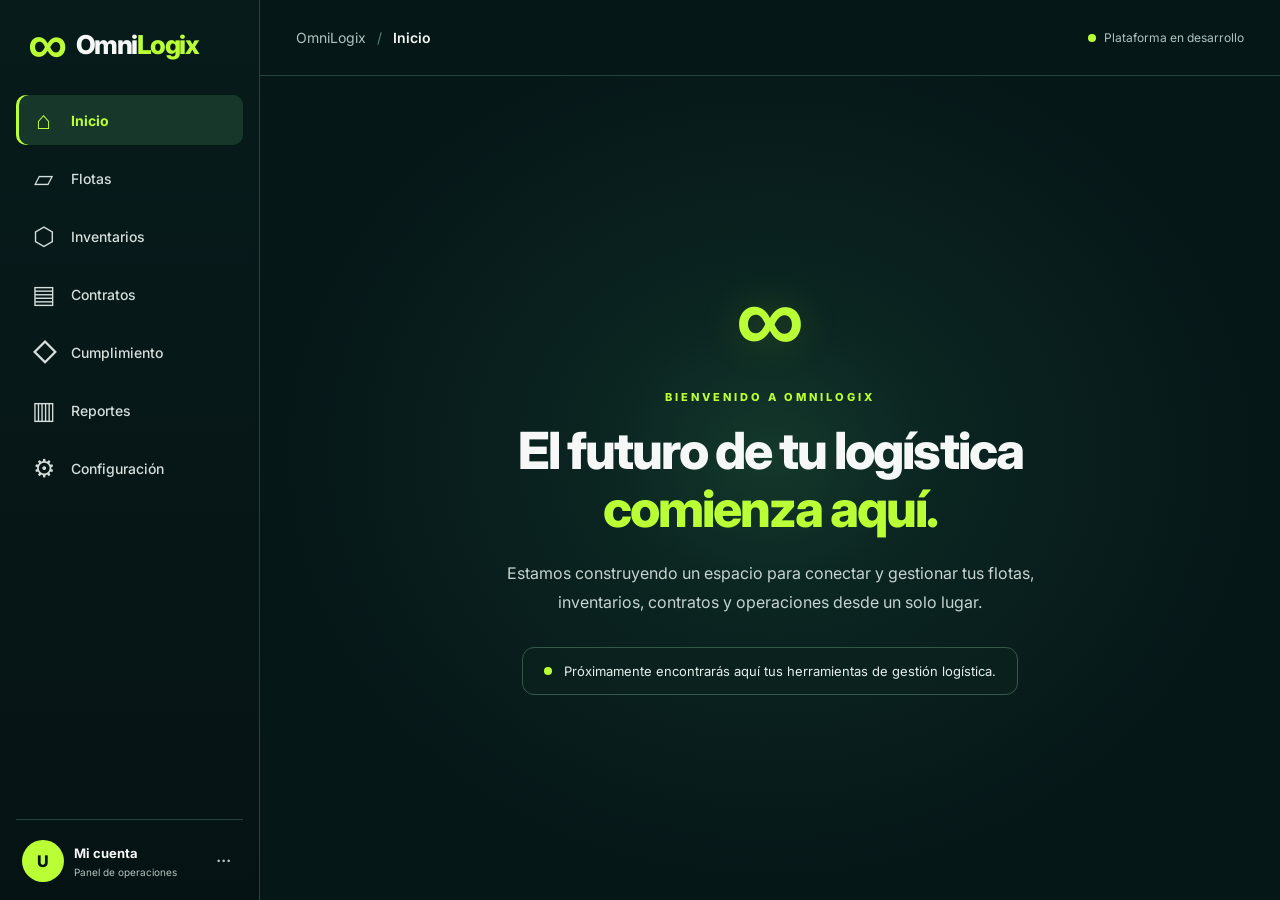
==== Frontend/pages/dashboard.html @ 942b3a41 "feat: initial project structure, backend-frontend setup and documentation" ====
<!DOCTYPE html>
<html lang="es">
<head>
    <meta charset="UTF-8">
    <meta name="viewport" content="width=device-width, initial-scale=1.0">
    <meta name="theme-color" content="#061718">
    <title>Panel de control | OmniLogix</title>

    <!-- Fuentes y estilos exclusivos del dashboard -->
    <link rel="preconnect" href="https://fonts.googleapis.com">
    <link rel="preconnect" href="https://fonts.gstatic.com" crossorigin>
    <link href="https://fonts.googleapis.com/css2?family=Inter:wght@400;500;600;700;800;900&display=swap" rel="stylesheet">
    <link rel="stylesheet" href="../assets/css/dashboard.css">
    <script src="../assets/js/dashboard.js" defer></script>
</head>
<body>
    <div class="app-shell">

        <!-- BARRA LATERAL: navegación de la aplicación -->
        <aside class="sidebar" id="sidebar" aria-label="Menú principal">
            <a class="brand" href="#inicio" aria-label="OmniLogix, inicio">
                <span class="brand-symbol" aria-hidden="true">∞</span>
                <span>Omni<span class="accent">Logix</span></span>
            </a>

            <nav class="sidebar-nav" aria-label="Secciones de OmniLogix">
                <a class="nav-link is-active" href="#inicio" data-view="inicio" aria-current="page">
                    <span class="nav-icon" aria-hidden="true">⌂</span>Inicio
                </a>
                <a class="nav-link" href="#flotas" data-view="flotas"><span class="nav-icon" aria-hidden="true">▱</span>Flotas</a>
                <a class="nav-link" href="#inventarios" data-view="inventarios"><span class="nav-icon" aria-hidden="true">⬡</span>Inventarios</a>
                <a class="nav-link" href="#contratos" data-view="contratos"><span class="nav-icon" aria-hidden="true">▤</span>Contratos</a>
                <a class="nav-link" href="#cumplimiento" data-view="cumplimiento"><span class="nav-icon" aria-hidden="true">◇</span>Cumplimiento</a>
                <a class="nav-link" href="#reportes" data-view="reportes"><span class="nav-icon" aria-hidden="true">▥</span>Reportes</a>
                <a class="nav-link" href="#configuracion" data-view="configuracion"><span class="nav-icon" aria-hidden="true">⚙</span>Configuración</a>
            </nav>

            <!-- Datos de perfil de demostración; conectar al backend más adelante -->
            <div class="sidebar-footer">
                <div class="avatar" aria-hidden="true">U</div>
                <div class="profile-info">
                    <strong>Mi cuenta</strong>
                    <span>Panel de operaciones</span>
                </div>
                <button class="profile-menu" type="button" aria-label="Opciones de cuenta" title="Opciones disponibles próximamente">···</button>
            </div>
        </aside>

        <!-- BOTÓN para abrir el menú en móvil -->
        <button class="sidebar-backdrop" id="sidebarBackdrop" type="button" aria-label="Cerrar menú" hidden></button>

        <!-- CONTENIDO de la SPA: aquí se cargarán los módulos futuros -->
        <div class="main-column">
            <header class="topbar">
                <button class="menu-toggle" id="menuToggle" type="button" aria-label="Abrir menú" aria-expanded="false" aria-controls="sidebar">☰</button>
                <span class="topbar-label">OmniLogix <span aria-hidden="true">/</span> <strong id="breadcrumb">Inicio</strong></span>
                <span class="topbar-status"><span class="status-dot"></span> Plataforma en desarrollo</span>
            </header>

            <main class="main-content" id="mainContent" tabindex="-1">
                <!-- Esta sección se actualizará sin recargar la página -->
                <section class="welcome" aria-labelledby="viewTitle">
                    <div class="welcome-icon" aria-hidden="true">∞</div>
                    <p class="eyebrow">BIENVENIDO A OMNILOGIX</p>
                    <h1 id="viewTitle">El futuro de tu logística <span class="accent">comienza aquí.</span></h1>
                    <p class="welcome-description" id="viewDescription">
                        Estamos construyendo un espacio para conectar y gestionar tus flotas,
                        inventarios, contratos y operaciones desde un solo lugar.
                    </p>
                    <div class="future-notice" role="status">
                        <span class="notice-dot" aria-hidden="true"></span>
                        <span id="viewNotice">Próximamente encontrarás aquí tus herramientas de gestión logística.</span>
                    </div>
                </section>
            </main>
        </div>
    </div>
</body>
</html>
---- Frontend/assets/css/dashboard.css ----
/* ==========================================================
   OMNILOGIX — DASHBOARD SPA
   CSS autónomo. No modifica login, registro ni página pública.
   ÍNDICE:
   1. Variables y base
   2. Estructura principal
   3. Sidebar y menú
   4. Encabezado
   5. Mensaje de bienvenida
   6. Responsive
   ========================================================== */

/* 1. VARIABLES Y BASE */
:root {
    --background: #061718;
    --sidebar-bg: #061314;
    --surface: #09201f;
    --green: #baff36;
    --text: #f5f8f6;
    --muted: #b1c3bf;
    --border: #25433e;
    --sidebar-width: 260px; /* Ancho del menú izquierdo */
}

* { box-sizing: border-box; }
html { scroll-behavior: smooth; }
body { margin: 0; color: var(--text); background: var(--background); font-family: Inter, Arial, sans-serif; }
button, a { -webkit-tap-highlight-color: transparent; }
button { font: inherit; cursor: pointer; }
a { color: inherit; text-decoration: none; }
.accent { color: var(--green); }

/* 2. ESTRUCTURA PRINCIPAL */
.app-shell { display: flex; min-height: 100dvh; }
.main-column { min-width: 0; flex: 1; display: flex; flex-direction: column; }

/* 3. SIDEBAR */
.sidebar {
    position: sticky;
    top: 0;
    display: flex;
    flex-direction: column;
    flex: 0 0 var(--sidebar-width);
    width: var(--sidebar-width);
    height: 100dvh;
    padding: 28px 16px 18px;
    background: linear-gradient(180deg, #071b1b, var(--sidebar-bg));
    border-right: 1px solid var(--border);
    z-index: 30;
}
.brand { display: flex; align-items: center; gap: 10px; font-size: 26px; font-weight: 800; letter-spacing: -1.5px; white-space: nowrap; padding: 0 12px 34px; }
.brand-symbol { color: var(--green); font: 700 55px/.6 Arial, sans-serif; }
.sidebar-nav { display: flex; flex-direction: column; gap: 8px; }
.nav-link {
    display: flex;
    align-items: center;
    gap: 16px;
    min-height: 50px;
    padding: 10px 16px;
    border-radius: 10px;
    color: #d4dfdc;
    font-size: 14px;
    font-weight: 500;
    transition: background .2s, color .2s;
}
.nav-link:hover { background: #18352b; color: var(--text); }
.nav-link.is-active { color: var(--green); background: #17372b; box-shadow: inset 3px 0 var(--green); font-weight: 700; }
.nav-icon { width: 23px; flex-shrink: 0; font-size: 25px; line-height: 1; text-align: center; }
.sidebar-footer { display: flex; align-items: center; gap: 10px; margin-top: auto; padding: 20px 6px 0; border-top: 1px solid var(--border); }
.avatar { width: 42px; height: 42px; border-radius: 50%; display: grid; place-items: center; color: #081613; background: var(--green); font-weight: 800; }
.profile-info { display: flex; flex-direction: column; gap: 5px; min-width: 0; }
.profile-info strong { font-size: 13px; }
.profile-info span { font-size: 10px; color: var(--muted); }
.profile-menu { margin-left: auto; color: var(--muted); border: 0; background: transparent; font-size: 20px; }

/* 4. ENCABEZADO */
.topbar { min-height: 76px; display: flex; align-items: center; justify-content: space-between; gap: 16px; padding: 16px 36px; border-bottom: 1px solid var(--border); }
.topbar-label { font-size: 14px; color: var(--muted); }
.topbar-label strong { color: var(--text); font-weight: 600; }
.topbar-label > span { padding: 0 7px; color: #5d8375; }
.topbar-status { display: inline-flex; align-items: center; gap: 8px; color: var(--muted); font-size: 12px; }
.status-dot, .notice-dot { width: 8px; height: 8px; border-radius: 50%; background: var(--green); flex: 0 0 auto; }
.menu-toggle { display: none; padding: 6px 10px; border: 1px solid var(--border); border-radius: 8px; background: var(--surface); color: var(--text); font-size: 22px; }

/* 5. ÁREA DE BIENVENIDA (FUTUROS MÓDULOS) */
.main-content { flex: 1; display: grid; place-items: center; min-height: 0; padding: 56px 36px; background: radial-gradient(ellipse at 50% 46%, #14392b 0%, #0b2521 23%, transparent 67%), var(--background); }
.welcome { width: min(100%, 730px); text-align: center; }
.welcome-icon { margin: 0 auto 32px; color: var(--green); font: 700 96px/.8 Arial, sans-serif; text-shadow: 0 0 42px #baff3636; }
.eyebrow { margin: 0 0 18px; font-size: 11px; font-weight: 800; color: var(--green); letter-spacing: 3px; }
.welcome h1 { margin: 0; font-size: clamp(32px, 4vw, 56px); font-weight: 800; line-height: 1.12; letter-spacing: -2px; }
.welcome-description { max-width: 580px; margin: 22px auto 30px; color: #c5d4d0; font-size: 16px; line-height: 1.8; }
.future-notice { display: inline-flex; align-items: center; gap: 12px; padding: 15px 21px; border: 1px solid #35584b; border-radius: 12px; background: #0b211ed9; color: #e5efec; font-size: 13px; text-align: left; }

/* 6. RESPONSIVE */
@media (max-width: 860px) {
    .sidebar { position: fixed; left: 0; top: 0; transform: translateX(-100%); transition: transform .25s ease; box-shadow: 20px 0 40px #0004; }
    .sidebar.is-open { transform: translateX(0); }
    .sidebar-backdrop:not([hidden]) { display: block; position: fixed; inset: 0; z-index: 20; border: 0; background: #000a; }
    .menu-toggle { display: inline-flex; }
    .topbar { justify-content: flex-start; }
    .topbar-status { margin-left: auto; }
}
@media (max-width: 520px) {
    .topbar { padding: 14px 18px; min-height: 66px; }
    .topbar-status { display: none; }
    .main-content { padding: 48px 20px; }
    .welcome-icon { font-size: 75px; }
    .welcome h1 { font-size: 35px; }
    .welcome-description { font-size: 14px; }
    .future-notice { font-size: 12px; }
}
@media (prefers-reduced-motion: reduce) { *, *::before, *::after { scroll-behavior: auto !important; transition-duration: .01ms !important; } }
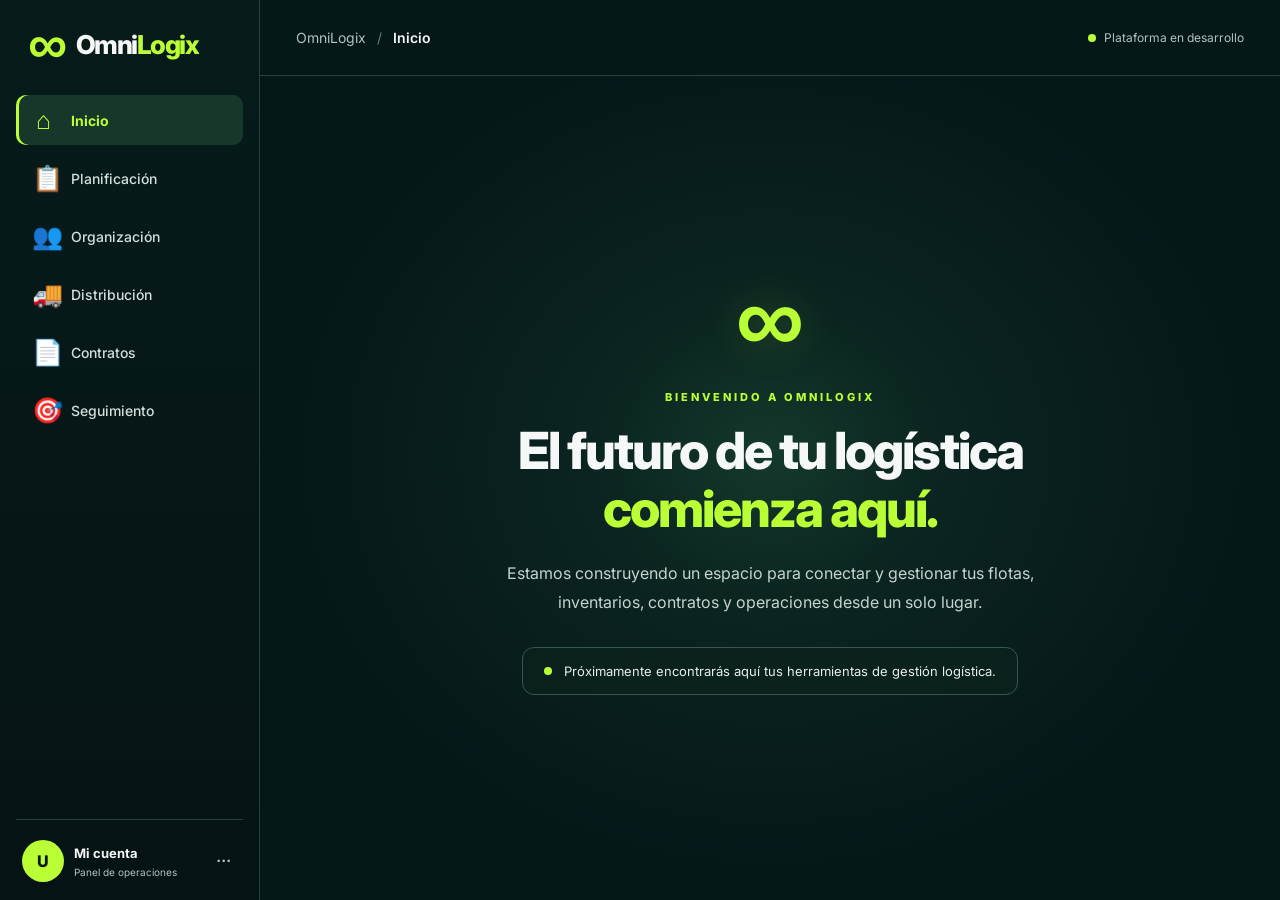
==== commit 2f5cea93: "feat(auth): implement signup form logic with dynamic fields, BCrypt backend DTO connection, custom S" ====
--- a/Frontend/pages/dashboard.html
+++ b/Frontend/pages/dashboard.html
@@ -27,12 +27,11 @@
                 <a class="nav-link is-active" href="#inicio" data-view="inicio" aria-current="page">
                     <span class="nav-icon" aria-hidden="true">⌂</span>Inicio
                 </a>
-                <a class="nav-link" href="#flotas" data-view="flotas"><span class="nav-icon" aria-hidden="true">▱</span>Flotas</a>
-                <a class="nav-link" href="#inventarios" data-view="inventarios"><span class="nav-icon" aria-hidden="true">⬡</span>Inventarios</a>
-                <a class="nav-link" href="#contratos" data-view="contratos"><span class="nav-icon" aria-hidden="true">▤</span>Contratos</a>
-                <a class="nav-link" href="#cumplimiento" data-view="cumplimiento"><span class="nav-icon" aria-hidden="true">◇</span>Cumplimiento</a>
-                <a class="nav-link" href="#reportes" data-view="reportes"><span class="nav-icon" aria-hidden="true">▥</span>Reportes</a>
-                <a class="nav-link" href="#configuracion" data-view="configuracion"><span class="nav-icon" aria-hidden="true">⚙</span>Configuración</a>
+                <a class="nav-link" href="#planificacion" data-view="planificacion"><span class="nav-icon" aria-hidden="true">📋</span>Planificación</a>
+                <a class="nav-link" href="#organizacion" data-view="organizacion"><span class="nav-icon" aria-hidden="true">👥</span>Organización</a>
+                <a class="nav-link" href="#distribucion" data-view="distribucion"><span class="nav-icon" aria-hidden="true">🚚</span>Distribución</a>
+                <a class="nav-link" href="#contratos" data-view="contratos"><span class="nav-icon" aria-hidden="true">📄</span>Contratos</a>
+                <a class="nav-link" href="#seguimiento" data-view="seguimiento"><span class="nav-icon" aria-hidden="true">🎯</span>Seguimiento</a>
             </nav>
 
             <!-- Datos de perfil de demostración; conectar al backend más adelante -->
--- a/Frontend/assets/css/dashboard.css
+++ b/Frontend/assets/css/dashboard.css
@@ -90,7 +90,35 @@
 .welcome h1 { margin: 0; font-size: clamp(32px, 4vw, 56px); font-weight: 800; line-height: 1.12; letter-spacing: -2px; }
 .welcome-description { max-width: 580px; margin: 22px auto 30px; color: #c5d4d0; font-size: 16px; line-height: 1.8; }
 .future-notice { display: inline-flex; align-items: center; gap: 12px; padding: 15px 21px; border: 1px solid #35584b; border-radius: 12px; background: #0b211ed9; color: #e5efec; font-size: 13px; text-align: left; }
-
+/* Estilos base para contenedores de vistas dinámicas de la SPA */
+.view-container {
+    width: min(100%, 850px);
+    text-align: left;
+    padding: 20px 0;
+}
+.view-header {
+    margin-bottom: 30px;
+}
+.view-header h2 {
+    margin: 8px 0 10px;
+    font-size: clamp(26px, 3vw, 40px);
+    font-weight: 800;
+    letter-spacing: -1px;
+}
+.view-subtitle {
+    margin: 0;
+    color: var(--muted);
+    font-size: 15px;
+}
+.tool-placeholder {
+    padding: 30px;
+    border: 1px dashed var(--border);
+    border-radius: 12px;
+    background: #081c1a;
+    color: var(--muted);
+    text-align: center;
+    font-size: 14px;
+}
 /* 6. RESPONSIVE */
 @media (max-width: 860px) {
     .sidebar { position: fixed; left: 0; top: 0; transform: translateX(-100%); transition: transform .25s ease; box-shadow: 20px 0 40px #0004; }
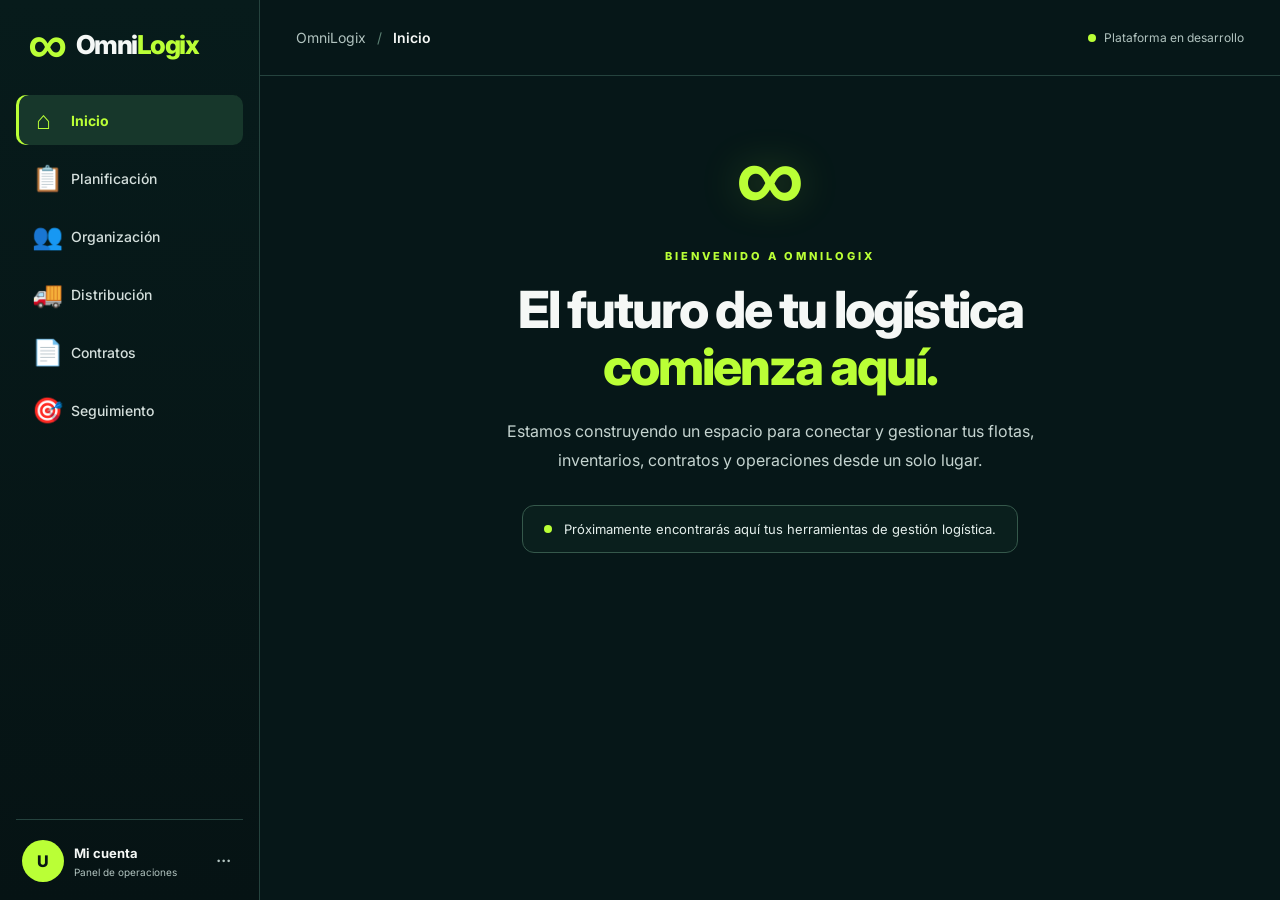
==== commit ef4bdc36: "refactor(planificacion): reorganize header layout with flexbox space-between, clean template semanti" ====
--- a/Frontend/pages/dashboard.html
+++ b/Frontend/pages/dashboard.html
@@ -7,6 +7,7 @@
     <title>Panel de control | OmniLogix</title>
 
     <!-- Fuentes y estilos exclusivos del dashboard -->
+    <link rel="stylesheet" href="../assets/css/planificacion.css">
     <link rel="preconnect" href="https://fonts.googleapis.com">
     <link rel="preconnect" href="https://fonts.gstatic.com" crossorigin>
     <link href="https://fonts.googleapis.com/css2?family=Inter:wght@400;500;600;700;800;900&display=swap" rel="stylesheet">
@@ -74,5 +75,6 @@
             </main>
         </div>
     </div>
+    <script src="../assets/vanilla/Dashboard.js" defer></script>
 </body>
 </html>
--- a/Frontend/assets/css/planificacion.css
+++ b/Frontend/assets/css/planificacion.css
@@ -0,0 +1,211 @@
+/* ==========================================================
+  OMNILOGIX — ESTILOS EXCLUSIVOS: PLANIFICACIÓN Y TORRE DE CONTROL
+  ========================================================== */
+
+.torre-control-container {
+    color: var(--text);
+    font-family: 'Inter', sans-serif;
+    width: 100%;
+}
+
+.torre-header {
+    display: flex;
+    justify-content: space-between; /* Empuja las pestañas a la izquierda y los botones a la derecha */
+    align-items: center;            /* Los centra verticalmente en la misma línea */
+    width: 100%;
+    margin-bottom: 24px;
+    border-bottom: 1px solid var(--border); /* Opcional: línea divisora general para el header */
+    padding-bottom: 14px;
+}
+.torre-breadcrumb {
+    font-size: 12px;
+    color: var(--muted);
+    margin: 0 0 4px 0;
+}
+.torre-title {
+    font-size: 26px;
+    font-weight: 800;
+    margin: 0;
+}
+.torre-actions {
+    display: flex;
+    gap: 10px;
+
+}
+.btn-secondary-action {
+    background: rgba(255, 255, 255, 0.05);
+    border: 1px solid var(--border);
+    color: var(--text);
+    padding: 8px 16px;
+    border-radius: 8px;
+    font-size: 13px;
+    font-weight: 600;
+    cursor: pointer;
+    transition: background 0.2s;
+}
+.btn-secondary-action:hover {
+    background: rgba(255, 255, 255, 0.1);
+}
+.btn-primary-action {
+    background: var(--green);
+    color: #071617;
+    border: none;
+    padding: 8px 18px;
+    border-radius: 8px;
+    font-size: 13px;
+    font-weight: 800;
+    cursor: pointer;
+}
+
+/* Pestañas principales superiores */
+.torre-tabs {
+    display: flex;
+    gap: 24px;
+    font-size: 13px;
+    font-weight: 600;
+    border-bottom: none; /* Quitamos la línea de aquí para que la maneje el header o vaya limpia */
+    margin-bottom: 0;
+    padding-bottom: 0;
+}
+.torre-tab {
+    color: var(--muted);
+    cursor: pointer;
+    padding-bottom: 4px;
+    transition: color 0.2s;
+}
+.torre-tab:hover {
+    color: var(--text);
+}
+.torre-tab.active {
+    color: var(--green);
+    border-bottom: 2px solid var(--green);
+    padding-bottom: 10px;
+}
+
+/* Tarjetas de KPIs */
+.kpis-grid {
+    display: grid;
+    grid-template-columns: repeat(4, 1fr);
+    gap: 16px;
+    margin-bottom: 24px;
+}
+.kpi-card {
+    background: rgba(10, 32, 31, 0.7);
+    border: 1px solid var(--border);
+    border-radius: 12px;
+    padding: 18px;
+}
+.kpi-title {
+    font-size: 12px;
+    color: var(--muted);
+    margin: 0 0 8px 0;
+}
+.kpi-value {
+    font-size: 28px;
+    font-weight: 800;
+    margin: 0 0 6px 0;
+}
+.kpi-trend-positive {
+    font-size: 11px;
+    color: var(--green);
+}
+.kpi-trend-negative {
+    font-size: 11px;
+    color: #ff6b6b;
+}
+
+/* Tablas y contenedores corporativos */
+.torre-table-card {
+    background: rgba(10, 32, 31, 0.7);
+    border: 1px solid var(--border);
+    border-radius: 12px;
+    overflow: hidden;
+    width: 100%;
+}
+.torre-table-header {
+    padding: 16px;
+    border-bottom: 1px solid var(--border);
+    display: flex;
+    justify-content: space-between;
+    align-items: center;
+}
+.torre-table-title {
+    font-size: 14px;
+    font-weight: 700;
+}
+.torre-search-input {
+    background: #071a1b;
+    border: 1px solid var(--border);
+    border-radius: 6px;
+    padding: 6px 12px;
+    color: var(--text);
+    font-size: 12px;
+    width: 280px;
+}
+.torre-table-container {
+    overflow-x: auto;
+}
+.torre-table {
+    width: 100%;
+    border-collapse: collapse;
+    text-align: left;
+    font-size: 12px;
+}
+.torre-table th {
+    background: rgba(7, 26, 25, 0.9);
+    color: var(--muted);
+    border-bottom: 1px solid var(--border);
+    padding: 12px 16px;
+}
+.torre-table td {
+    padding: 12px 16px;
+    border-bottom: 1px solid var(--border);
+}
+.torre-table tr:hover {
+    background: rgba(186, 255, 54, 0.03);
+    cursor: pointer;
+}
+
+/* Sub-pestañas de Inventario (indentadas a la derecha) */
+.inventario-subtabs {
+    display: flex;
+    gap: 20px;
+    border-bottom: 1px solid var(--border);
+    padding-bottom: 10px;
+    margin-bottom: 24px;
+    margin-left: 26px;
+    font-size: 13px;
+    font-weight: 600;
+}
+.inv-subtab {
+    color: var(--muted);
+    cursor: pointer;
+    transition: color 0.2s;
+}
+.inv-subtab:hover {
+    color: var(--text);
+}
+.inv-subtab.active {
+    color: var(--green);
+    border-bottom: 2px solid var(--green);
+    padding-bottom: 10px;
+}
+.inv-subcontent {
+    margin-left: 16px;
+}
+
+/* Panel Lateral (Drawer) de detalles */
+.drawer-detalle {
+    display: none;
+    position: fixed;
+    top: 0;
+    right: 0;
+    width: 650px;
+    height: 100vh;
+    background: #071a1b;
+    border-left: 1px solid var(--border);
+    z-index: 100;
+    padding: 30px;
+    overflow-y: auto;
+    box-shadow: -10px 0 30px rgba(0,0,0,0.5);
+}
--- a/Frontend/assets/css/dashboard.css
+++ b/Frontend/assets/css/dashboard.css
@@ -119,6 +119,84 @@
     text-align: center;
     font-size: 14px;
 }
+
+/* Botones de subpestañas internas */
+.subtab-btn {
+    background: transparent;
+    border: 1px solid transparent;
+    color: var(--muted);
+    padding: 10px 18px;
+    border-radius: 8px;
+    font-size: 13px;
+    font-weight: 700;
+    cursor: pointer;
+    transition: all 0.2s ease;
+}
+
+.subtab-btn:hover {
+    color: var(--white);
+    background: rgba(255, 255, 255, 0.05);
+}
+
+.subtab-btn.active {
+    color: var(--green);
+    background: rgba(186, 255, 54, 0.1);
+    border-color: rgba(186, 255, 54, 0.3);
+}
+
+.nav-category {
+    margin-top: 16px;
+}
+.category-title {
+    display: block;
+    font-size: 11px;
+    font-weight: 700;
+    text-transform: uppercase;
+    color: #6b827e;
+    padding: 0 16px 8px 16px;
+    letter-spacing: 0.5px;
+}
+.sub-nav {
+    display: flex;
+    flex-direction: column;
+    gap: 4px;
+}
+.badge-counter {
+    background: #e65100;
+    color: #fff;
+    font-size: 10px;
+    font-weight: 700;
+    padding: 2px 6px;
+    border-radius: 999px;
+    margin-left: auto;
+}
+/* 5. ÁREA DE CONTENIDO DINÁMICO (SPA) */
+.main-content {
+    flex: 1;
+    display: flex;
+    flex-direction: column;
+    align-items: stretch; /* Ocupa todo el ancho horizontal disponible */
+    justify-content: flex-start; /* Alinea todo estrictamente hacia arriba */
+    min-height: 0;
+    padding: 24px 36px;
+    background: var(--background);
+    overflow-y: auto;
+    box-sizing: border-box;
+}
+
+/* Pantalla de bienvenida individual si se requiere */
+.welcome {
+    width: 100%;
+    max-width: 730px;
+    margin: 40px auto;
+    text-align: center;
+}
+
+.welcome-icon { margin: 0 auto 32px; color: var(--green); font: 700 96px/.8 Arial, sans-serif; text-shadow: 0 0 42px #baff3636; }
+.eyebrow { margin: 0 0 18px; font-size: 11px; font-weight: 800; color: var(--green); letter-spacing: 3px; }
+.welcome h1 { margin: 0; font-size: clamp(32px, 4vw, 56px); font-weight: 800; line-height: 1.12; letter-spacing: -2px; }
+.welcome-description { max-width: 580px; margin: 22px auto 30px; color: #c5d4d0; font-size: 16px; line-height: 1.8; }
+.future-notice { display: inline-flex; align-items: center; gap: 12px; padding: 15px 21px; border: 1px solid #35584b; border-radius: 12px; background: #0b211ed9; color: #e5efec; font-size: 13px; text-align: left; }
 /* 6. RESPONSIVE */
 @media (max-width: 860px) {
     .sidebar { position: fixed; left: 0; top: 0; transform: translateX(-100%); transition: transform .25s ease; box-shadow: 20px 0 40px #0004; }
